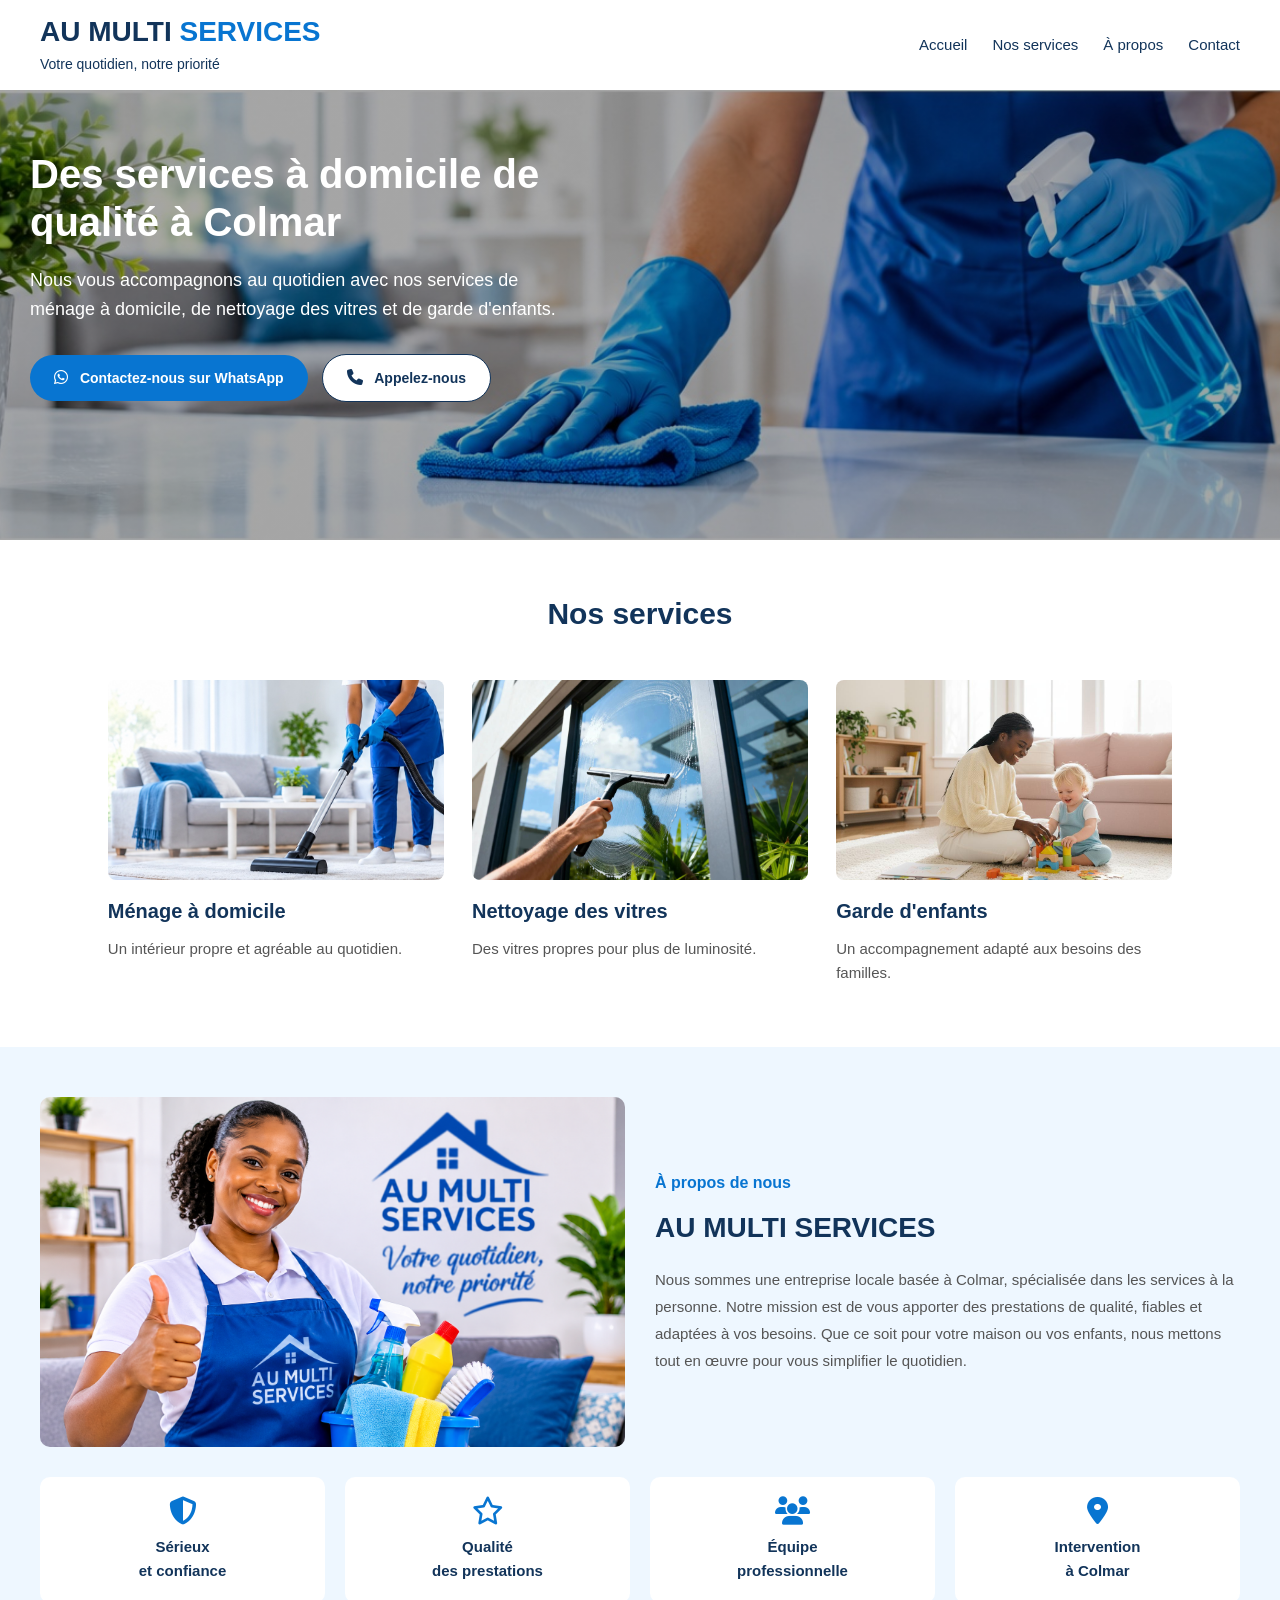
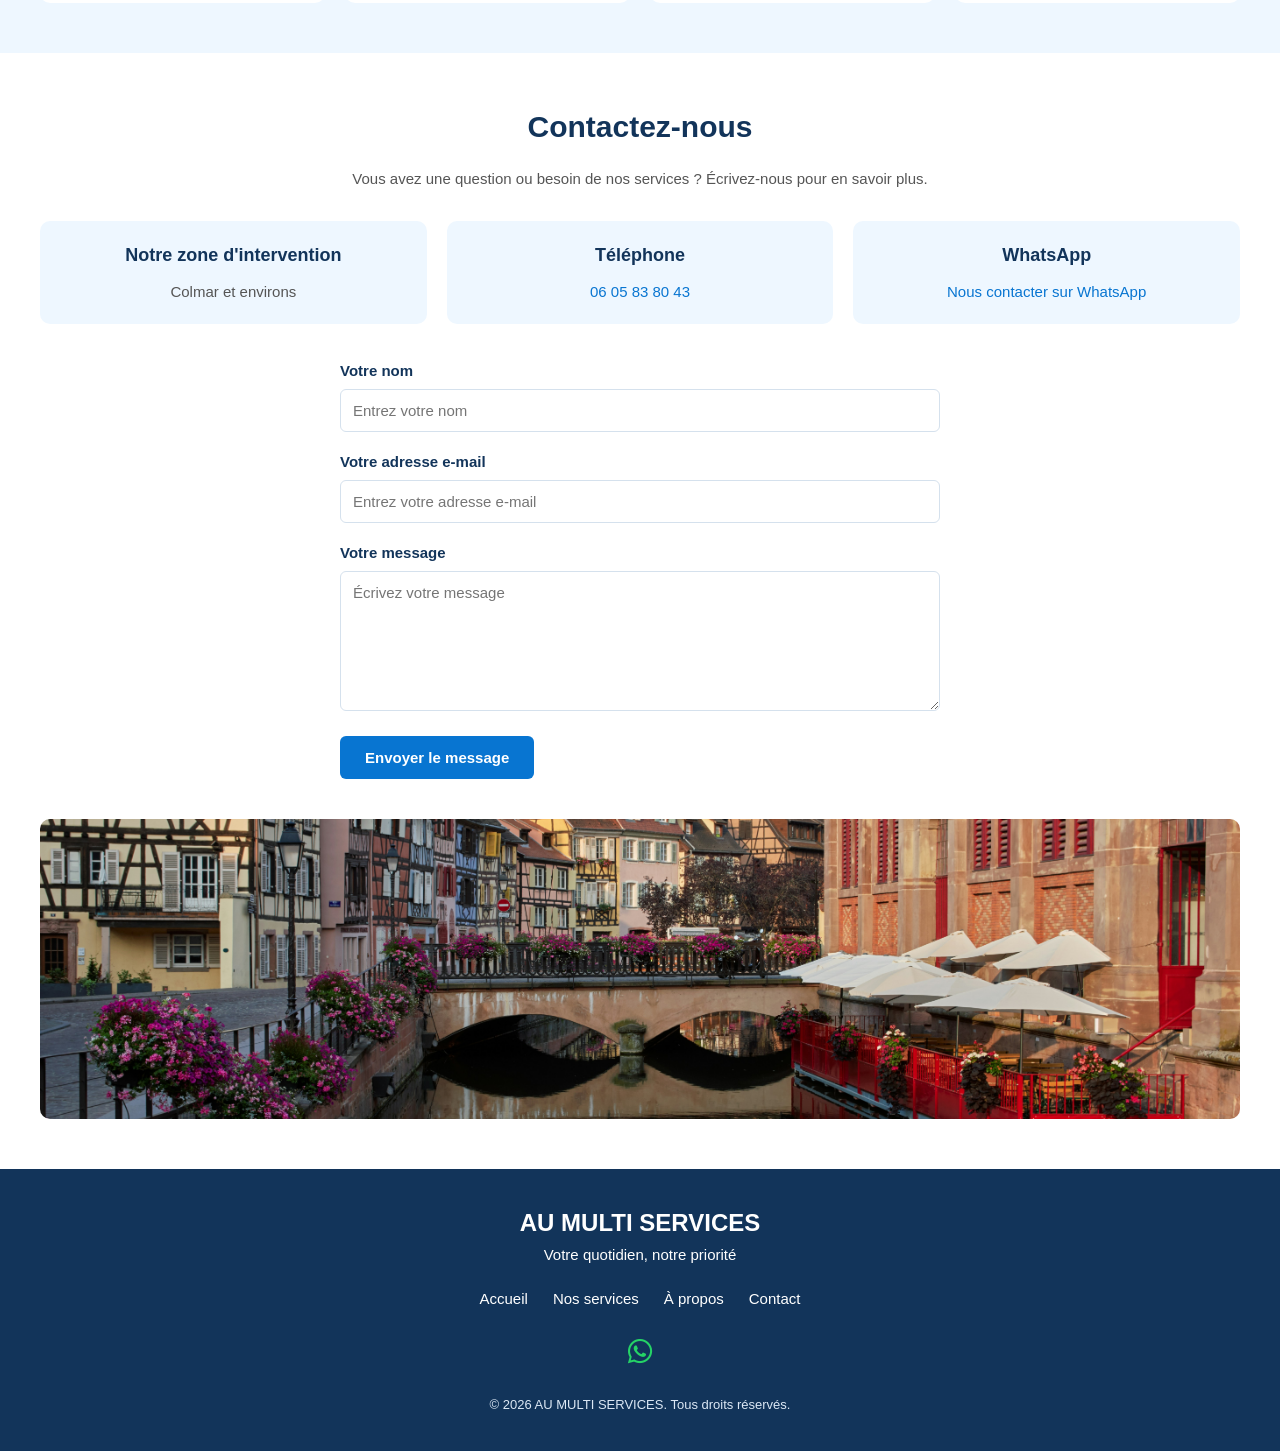
==== index.html @ 4b235e15 "Rename message textarea ID for consistency; add confirmation message element" ====
<!doctype html>
<html lang="fr">
  <head>
    <meta charset="UTF-8" />
    <meta name="viewport" content="width=device-width, initial-scale=1.0" />

    <title>AU MULTI SERVICES | Colmar</title>

    <!-- FEUILLE DE STYLE CSS -->
    <link rel="stylesheet" href="style.css" />

    <!-- BIBLIOTHÈQUE D'ICÔNES FONT AWESOME -->
    <link
      rel="stylesheet"
      href="https://cdnjs.cloudflare.com/ajax/libs/font-awesome/6.7.2/css/all.min.css"
    />
  </head>

  <body>
    <!-- ========================================
         EN-TÊTE : LOGO ET NAVIGATION
    ========================================= -->

    <header>
      <!-- NOM ET SLOGAN DE L'ENTREPRISE -->
      <div class="brand">
        <h1>
          <span class="brand-dark">AU MULTI </span>
          <span class="brand-blue">SERVICES</span>
        </h1>

        <p class="tagline">Votre quotidien, notre priorité</p>
      </div>

      <!-- BOUTON DU MENU MOBILE -->
      <button
        type="button"
        class="menu-toggle"
        aria-label="Ouvrir le menu"
        aria-expanded="false"
        aria-controls="main-navigation"
      >
        ☰
      </button>

      <!-- MENU DE NAVIGATION -->
      <nav id="main-navigation" aria-label="Navigation principale">
        <ul>
          <li><a href="#home">Accueil</a></li>
          <li><a href="#services">Nos services</a></li>
          <li><a href="#about">À propos</a></li>
          <li><a href="#contact">Contact</a></li>
        </ul>
      </nav>
    </header>

    <!-- ========================================
         SECTION 1 : ACCUEIL
    ========================================= -->

    <section id="home" class="hero">
      <h2>Des services à domicile de qualité à Colmar</h2>

      <p>
        Nous vous accompagnons au quotidien avec nos services de ménage à
        domicile, de nettoyage des vitres et de garde d'enfants.
      </p>

      <!-- BOUTON WHATSAPP -->
      <a
        class="hero-whatsapp"
        href="https://wa.me/33605838043"
        target="_blank"
        rel="noopener noreferrer"
      >
        <i class="fa-brands fa-whatsapp" aria-hidden="true"></i>
        Contactez-nous sur WhatsApp
      </a>

      <!-- BOUTON TÉLÉPHONE -->
      <a class="hero-phone" href="tel:+33605838043">
        <i class="fa-solid fa-phone" aria-hidden="true"></i>
        Appelez-nous
      </a>
    </section>

    <!-- ========================================
         SECTION 2 : NOS SERVICES
    ========================================= -->

    <section id="services" class="services">
      <h2>Nos services</h2>

      <!-- SERVICE 1 : MÉNAGE À DOMICILE -->
      <div class="service-card">
        <img
          src="images/ménage-a-domicile.jpg"
          alt="Service de ménage à domicile"
        />

        <h3>Ménage à domicile</h3>

        <p>Un intérieur propre et agréable au quotidien.</p>
      </div>

      <!-- SERVICE 2 : NETTOYAGE DES VITRES -->
      <div class="service-card">
        <img
          src="images/netoyage-des-vitre.jpg"
          alt="Nettoyage de vitres à domicile"
        />

        <h3>Nettoyage des vitres</h3>

        <p>Des vitres propres pour plus de luminosité.</p>
      </div>

      <!-- SERVICE 3 : GARDE D'ENFANTS -->
      <div class="service-card">
        <img
          src="images/garde-d'enfants.jpg"
          alt="Garde d'enfants à domicile"
        />

        <h3>Garde d'enfants</h3>

        <p>Un accompagnement adapté aux besoins des familles.</p>
      </div>
    </section>

    <!-- ========================================
         SECTION 3 : À PROPOS
    ========================================= -->

    <section id="about" class="about">
      <!-- IMAGE DE PRÉSENTATION -->
      <div class="about-image">
        <img src="images/a-propos.jpg" alt="Intérieur propre et accueillant" />
      </div>

      <!-- PRÉSENTATION DE L'ENTREPRISE -->
      <div class="about-content">
        <h2>À propos de nous</h2>

        <h3>AU MULTI SERVICES</h3>

        <p>
          Nous sommes une entreprise locale basée à Colmar, spécialisée dans les
          services à la personne. Notre mission est de vous apporter des
          prestations de qualité, fiables et adaptées à vos besoins. Que ce soit
          pour votre maison ou vos enfants, nous mettons tout en œuvre pour vous
          simplifier le quotidien.
        </p>
      </div>

      <!-- NOS ENGAGEMENTS -->
      <div class="about-benefits">
        <div class="benefit">
          <i class="fa-solid fa-shield-halved" aria-hidden="true"></i>
          <p>Sérieux<br />et confiance</p>
        </div>

        <div class="benefit">
          <i class="fa-regular fa-star" aria-hidden="true"></i>
          <p>Qualité<br />des prestations</p>
        </div>

        <div class="benefit">
          <i class="fa-solid fa-users" aria-hidden="true"></i>
          <p>Équipe<br />professionnelle</p>
        </div>

        <div class="benefit">
          <i class="fa-solid fa-location-dot" aria-hidden="true"></i>
          <p>Intervention<br />à Colmar</p>
        </div>
      </div>
    </section>

    <!-- ========================================
         SECTION 4 : CONTACT
    ========================================= -->

    <section id="contact" class="contact">
      <h2>Contactez-nous</h2>

      <p>
        Vous avez une question ou besoin de nos services ? Écrivez-nous pour en
        savoir plus.
      </p>

      <!-- COORDONNÉES DE L'ENTREPRISE -->
      <div class="contact-info">
        <!-- ZONE D'INTERVENTION -->
        <div class="contact-card">
          <h3>Notre zone d'intervention</h3>
          <p>Colmar et environs</p>
        </div>

        <!-- CONTACT PAR TÉLÉPHONE -->
        <div class="contact-card">
          <h3>Téléphone</h3>
          <p>
            <a href="tel:+33605838043">06 05 83 80 43</a>
          </p>
        </div>

        <!-- CONTACT PAR WHATSAPP -->
        <div class="contact-card">
          <h3>WhatsApp</h3>
          <p>
            <a
              href="https://wa.me/33605838043"
              target="_blank"
              rel="noopener noreferrer"
            >
              Nous contacter sur WhatsApp
            </a>
          </p>
        </div>
      </div>

      <!-- FORMULAIRE DE CONTACT -->
      <form id="contact-form">
        <!-- NOM -->
        <label for="nom">Votre nom</label>
        <input
          type="text"
          id="nom"
          name="nom"
          placeholder="Entrez votre nom"
          required
        />

        <!-- ADRESSE E-MAIL -->
        <label for="email">Votre adresse e-mail</label>
        <input
          type="email"
          id="email"
          name="email"
          placeholder="Entrez votre adresse e-mail"
          required
        />

        <!-- MESSAGE -->
        <label for="message">Votre message</label>
        <textarea
          id="message"
          name="message"
          placeholder="Écrivez votre message"
          required
        ></textarea>

        <!-- BOUTON D'ENVOI -->
        <button type="submit">Envoyer le message</button>
      </form>

      <!-- Message de confirmation -->
      <p id="form-message"></p>

      <!-- IMAGE DE LA VILLE DE COLMAR -->
      <div class="contact-image">
        <img src="images/chez-colmar.jpg" alt="Vue de la ville de Colmar" />
      </div>
    </section>

    <!-- ========================================
         PIED DE PAGE : FOOTER
    ========================================= -->

    <footer class="footer">
      <!-- NOM ET SLOGAN -->
      <div class="footer-brand">
        <h2>AU MULTI SERVICES</h2>
        <p>Votre quotidien, notre priorité</p>
      </div>

      <!-- NAVIGATION DU PIED DE PAGE -->
      <nav aria-label="Navigation du pied de page">
        <ul>
          <li><a href="#home">Accueil</a></li>
          <li><a href="#services">Nos services</a></li>
          <li><a href="#about">À propos</a></li>
          <li><a href="#contact">Contact</a></li>
        </ul>
      </nav>

      <!-- RÉSEAU WHATSAPP -->
      <div class="footer-social">
        <a
          href="https://wa.me/33605838043"
          aria-label="WhatsApp"
          target="_blank"
          rel="noopener noreferrer"
        >
          <i class="fa-brands fa-whatsapp" aria-hidden="true"></i>
        </a>
      </div>

      <!-- DROITS D'AUTEUR -->
      <p>&copy; 2026 AU MULTI SERVICES. Tous droits réservés.</p>
    </footer>

    <!-- FICHIER JAVASCRIPT -->
    <script src="script.js"></script>
  </body>
</html>
---- style.css ----
/* ========================================
   1. RÉGLAGES GÉNÉRAUX
======================================== */

* {
  margin: 0;
  padding: 0;
  box-sizing: border-box;
}

:root {
  --primary: #0875d1;
  --dark: #12345a;
  --light: #eef7ff;
  --white: #ffffff;
  --text: #555555;
  --border: #d5e1ed;
  --whatsapp: #25d366;
}

body {
  font-family: Arial, Helvetica, sans-serif;
  color: var(--text);
  font-size: 15px;
  line-height: 1.6;
}

img {
  max-width: 100%;
  display: block;
}

a {
  transition: 0.3s ease;
}

/* ========================================
   2. EN-TÊTE ET NAVIGATION
======================================== */

header {
  background-color: var(--white);
  padding: 15px 40px;
  display: flex;
  justify-content: space-between;
  align-items: center;
}

.brand h1 {
  color: var(--dark);
  font-size: 28px;
  line-height: 1.2;
}

.brand-dark {
  color: var(--dark);
}

.brand-blue {
  color: var(--primary);
}

.tagline {
  color: var(--dark);
  font-size: 14px;
  margin-top: 4px;
}

header nav ul {
  display: flex;
  align-items: center;
  gap: 25px;
  list-style: none;
}

header nav a {
  color: var(--dark);
  text-decoration: none;
  font-size: 15px;
  font-weight: 500;
}

header nav a:hover {
  color: var(--primary);
}

/* BOUTON DU MENU MOBILE */

.menu-toggle {
  display: none;
  background: none;
  border: none;
  color: var(--dark);
  font-size: 28px;
  cursor: pointer;
}

/* ========================================
   3. SECTION D'ACCUEIL
======================================== */

.hero {
  background-image:
    linear-gradient(rgba(0, 0, 0, 0.35), rgba(0, 0, 0, 0.35)),
    url("images/hero-image.jpg");

  background-size: cover;
  background-position: center;
  background-repeat: no-repeat;

  min-height: 450px;
  padding: 60px 30px;
}

.hero h2 {
  color: var(--white);
  font-size: 40px;
  max-width: 600px;
  margin-bottom: 20px;
  line-height: 1.2;
}

.hero p {
  color: var(--white);
  font-size: 18px;
  line-height: 1.6;
  max-width: 550px;
  margin-bottom: 30px;
}

.hero a {
  display: inline-block;
  text-decoration: none;
  font-size: 14px;
  font-weight: bold;
  padding: 12px 24px;
  border-radius: 30px;
}

.hero a.hero-whatsapp {
  background-color: var(--primary);
  color: var(--white);
  margin-right: 10px;
}

.hero a.hero-phone {
  background-color: var(--white);
  color: var(--dark);
  border: 1px solid var(--dark);
}

.hero a:hover {
  opacity: 0.85;
}

.hero a i {
  margin-right: 8px;
  font-size: 16px;
}

/* ========================================
   4. SECTION NOS SERVICES
======================================== */

.services {
  padding: 50px 40px;
  background-color: var(--white);
  text-align: center;
}

.services h2 {
  color: var(--dark);
  font-size: 30px;
  margin-bottom: 30px;
}

.service-card {
  display: inline-block;
  width: 28%;
  margin: 1%;
  vertical-align: top;
  text-align: left;
}

.service-card img {
  width: 100%;
  height: 200px;
  object-fit: cover;
  border-radius: 8px;
}

.service-card h3 {
  color: var(--dark);
  font-size: 20px;
  margin: 15px 0 10px;
}

.service-card p {
  color: var(--text);
  font-size: 15px;
  line-height: 1.6;
}

/* ========================================
   5. SECTION À PROPOS
======================================== */

.about {
  padding: 50px 40px;
  background-color: var(--light);
  display: grid;
  grid-template-columns: 1fr 1fr;
  gap: 30px;
  align-items: center;
}

.about-image img {
  width: 100%;
  height: 350px;
  object-fit: cover;
  border-radius: 10px;
}

.about-content h2 {
  color: var(--primary);
  font-size: 16px;
  margin-bottom: 10px;
}

.about-content h3 {
  color: var(--dark);
  font-size: 28px;
  margin-bottom: 15px;
}

.about-content p {
  color: var(--text);
  line-height: 1.8;
}

.about-benefits {
  grid-column: 1 / -1;
  display: grid;
  grid-template-columns: repeat(4, 1fr);
  gap: 20px;
}

.benefit {
  background-color: var(--white);
  padding: 20px;
  border-radius: 10px;
  text-align: center;
}

.benefit i {
  color: var(--primary);
  font-size: 28px;
  margin-bottom: 10px;
}

.benefit p {
  color: var(--dark);
  font-weight: bold;
}

/* ========================================
   6. SECTION CONTACT
======================================== */

.contact {
  padding: 50px 40px;
  background-color: var(--white);
  text-align: center;
}

.contact h2 {
  color: var(--dark);
  font-size: 30px;
  margin-bottom: 15px;
}

.contact > p {
  max-width: 600px;
  margin: 0 auto 30px;
  line-height: 1.7;
}

.contact-info {
  display: grid;
  grid-template-columns: repeat(3, 1fr);
  gap: 20px;
  margin-bottom: 35px;
}

.contact-card {
  background-color: var(--light);
  padding: 20px;
  border-radius: 10px;
}

.contact-card h3 {
  color: var(--dark);
  font-size: 18px;
  margin-bottom: 10px;
}

.contact-card a {
  color: var(--primary);
  text-decoration: none;
}

.contact-card a:hover {
  text-decoration: underline;
}

/* FORMULAIRE */

.contact form {
  max-width: 600px;
  margin: 0 auto 40px;
  text-align: left;
}

.contact form label {
  display: block;
  color: var(--dark);
  font-weight: bold;
  margin-bottom: 6px;
}

.contact form input,
.contact form textarea {
  width: 100%;
  padding: 12px;
  margin-bottom: 18px;
  border: 1px solid var(--border);
  border-radius: 6px;
  font-family: inherit;
  font-size: 15px;
}

.contact form textarea {
  min-height: 140px;
  resize: vertical;
}

.contact form input:focus,
.contact form textarea:focus {
  outline: 2px solid var(--primary);
  border-color: var(--primary);
}

.contact form button {
  background-color: var(--primary);
  color: var(--white);
  border: none;
  padding: 13px 25px;
  border-radius: 6px;
  font-size: 15px;
  font-weight: bold;
  cursor: pointer;
}

.contact form button:hover {
  background-color: var(--dark);
}

.contact-image img {
  width: 100%;
  max-height: 300px;
  object-fit: cover;
  border-radius: 10px;
}

/* ========================================
   7. PIED DE PAGE
======================================== */

.footer {
  background-color: var(--dark);
  color: var(--white);
  padding: 35px 40px;
  text-align: center;
}

.footer-brand h2 {
  color: var(--white);
  font-size: 24px;
}

.footer-brand p {
  color: var(--white);
  margin-bottom: 20px;
}

.footer nav ul {
  display: flex;
  justify-content: center;
  flex-wrap: wrap;
  gap: 25px;
  list-style: none;
  margin-bottom: 20px;
}

.footer nav a {
  color: var(--white);
  text-decoration: none;
}

.footer nav a:hover {
  color: #9bd1ff;
}

.footer-social {
  margin-bottom: 20px;
}

.footer-social a {
  color: var(--whatsapp);
  font-size: 28px;
}

.footer > p {
  font-size: 13px;
  color: #dce8f5;
}

/* ========================================
   8. TABLETTES
======================================== */

@media (min-width: 701px) and (max-width: 900px) {
  header {
    padding: 15px 25px;
  }

  header nav ul {
    gap: 15px;
  }

  .about {
    padding: 40px 25px;
  }

  .about-benefits {
    grid-template-columns: repeat(2, 1fr);
  }

  .contact-info {
    grid-template-columns: repeat(2, 1fr);
  }
}

/* ========================================
   9. TÉLÉPHONES MOBILES
======================================== */

@media (max-width: 700px) {
  header {
    padding: 15px 20px;
    flex-wrap: wrap;
  }

  .brand h1 {
    font-size: 23px;
  }

  .menu-toggle {
    display: block;
  }

  header nav {
    display: none;
    width: 100%;
    margin-top: 15px;
  }

  header nav.active {
    display: block;
  }

  header nav ul {
    flex-direction: column;
    align-items: center;
    gap: 15px;
    padding: 15px 0;
  }

  .hero {
    min-height: 400px;
    padding: 50px 20px;
  }

  .hero h2 {
    font-size: 30px;
  }

  .hero p {
    font-size: 16px;
  }

  .hero a {
    margin-bottom: 12px;
  }

  .services {
    padding: 40px 20px;
  }

  .service-card {
    display: block;
    width: 100%;
    margin: 0 0 30px;
  }

  .service-card img {
    height: 220px;
  }

  .about {
    padding: 40px 20px;
    grid-template-columns: 1fr;
  }

  .about-image img {
    height: 250px;
  }

  .about-benefits {
    grid-column: auto;
    grid-template-columns: repeat(2, 1fr);
  }

  .contact {
    padding: 40px 20px;
  }

  .contact-info {
    grid-template-columns: 1fr;
  }

  .footer {
    padding: 30px 20px;
  }

  .footer nav ul {
    gap: 15px;
  }
}

/* ========================================
   10. PETITS TÉLÉPHONES
======================================== */

@media (max-width: 400px) {
  .about-benefits {
    grid-template-columns: 1fr;
  }

  .hero a {
    display: block;
    width: fit-content;
  }
}
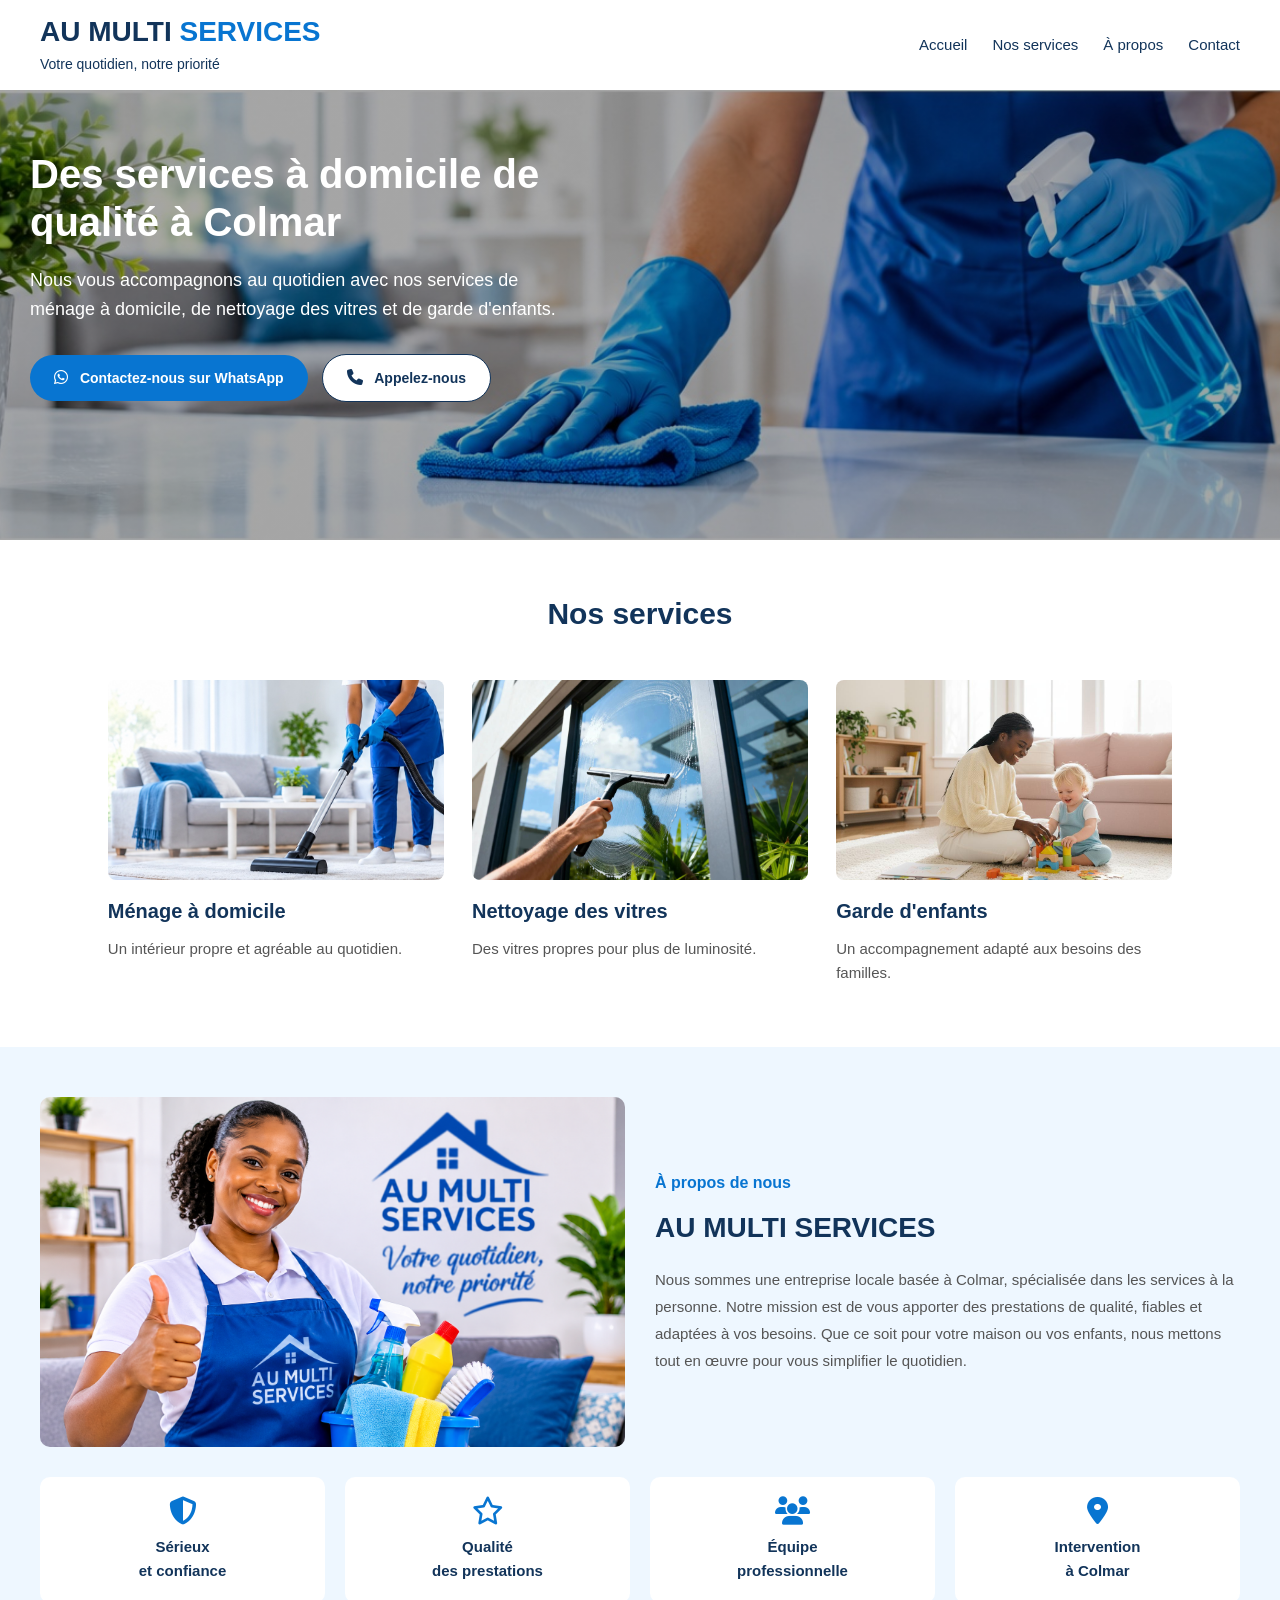
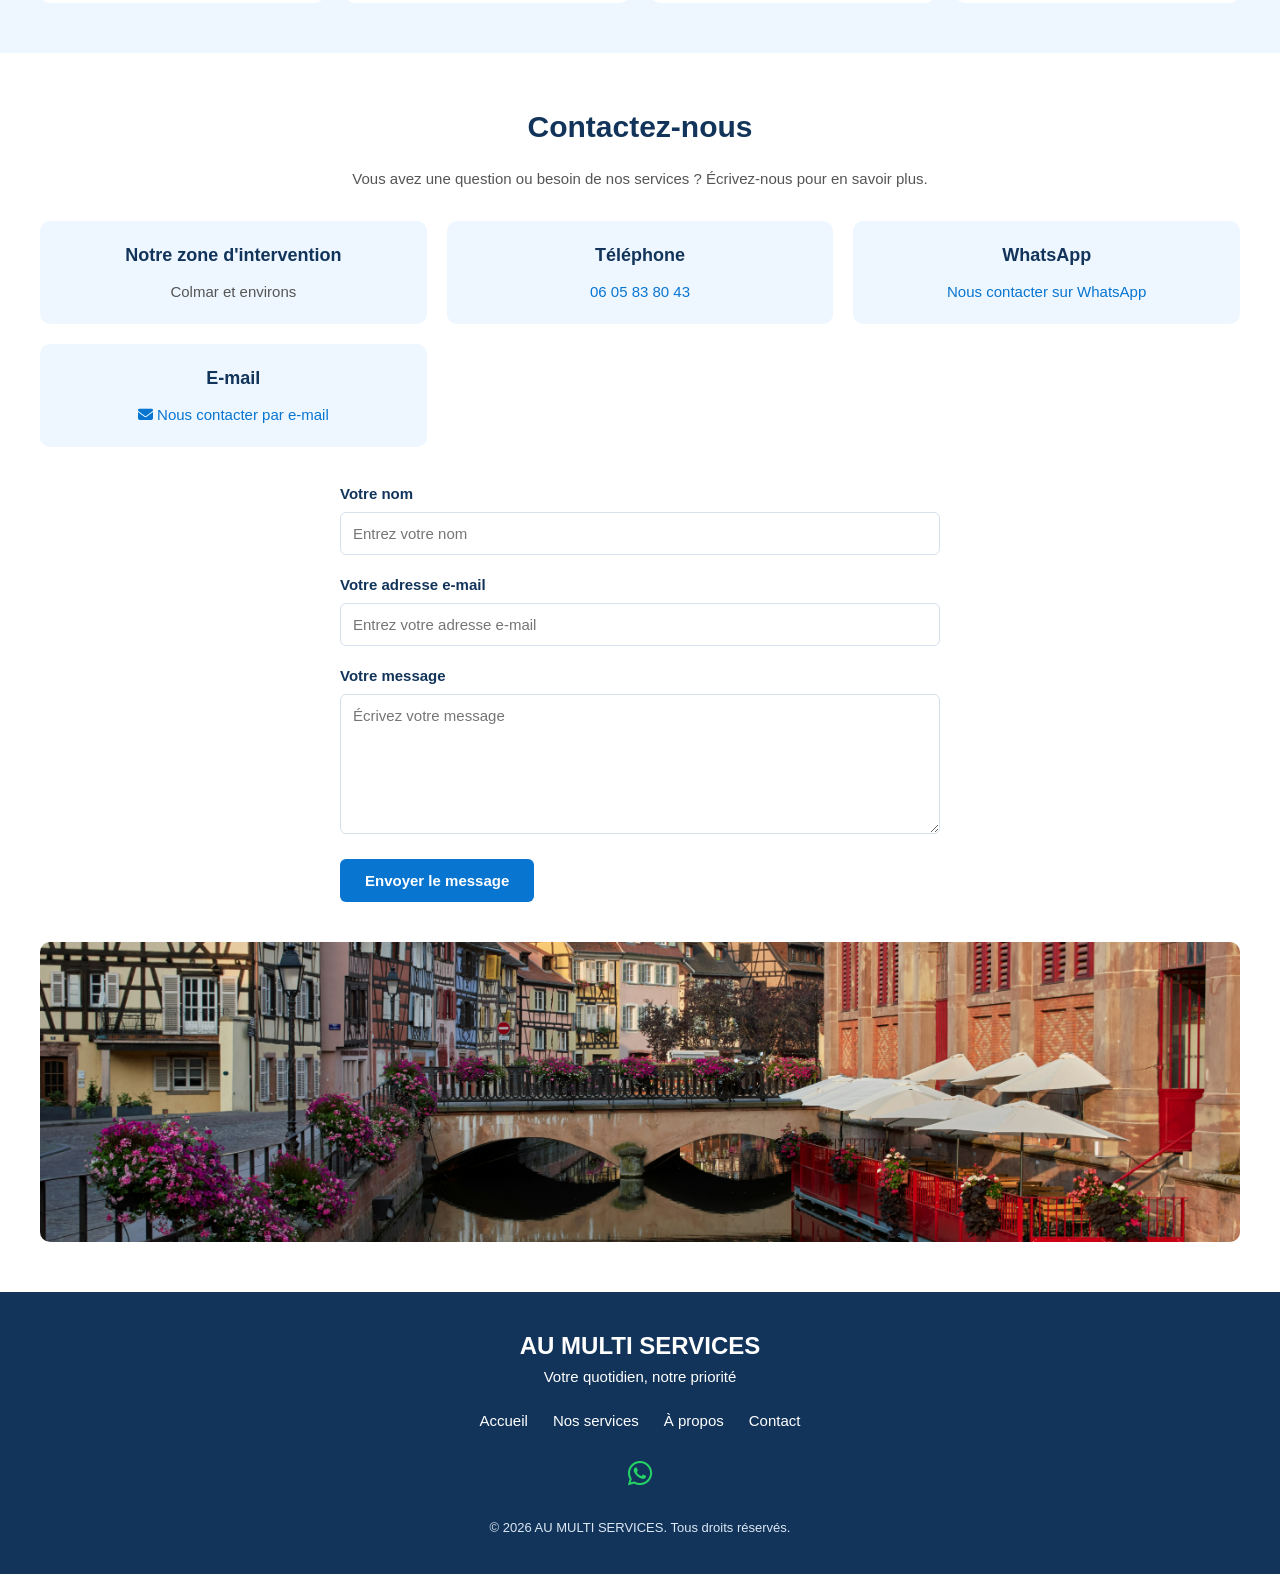
==== commit a7bdd18d: "Add email contact section to the contact page" ====
--- a/index.html
+++ b/index.html
@@ -218,6 +218,17 @@
             </a>
           </p>
         </div>
+
+        <!-- CONTACT PAR E-MAIL -->
+        <div class="contact-card">
+          <h3>E-mail</h3>
+          <p>
+            <a href="mailto:ADRESSE_EMAIL">
+              <i class="fa-solid fa-envelope"></i>
+              Nous contacter par e-mail
+            </a>
+          </p>
+        </div>
       </div>
 
       <!-- FORMULAIRE DE CONTACT -->
--- a/style.css
+++ b/style.css
@@ -451,6 +451,14 @@
   }
 }
 
+/* MESSAGE DE CONFIRMATION DU FORMULAIRE */
+#form-message {
+  color: var(--primary);
+  font-weight: bold;
+  text-align: center;
+  margin-top: 15px;
+}
+
 /* ========================================
    9. TÉLÉPHONES MOBILES
 ======================================== */
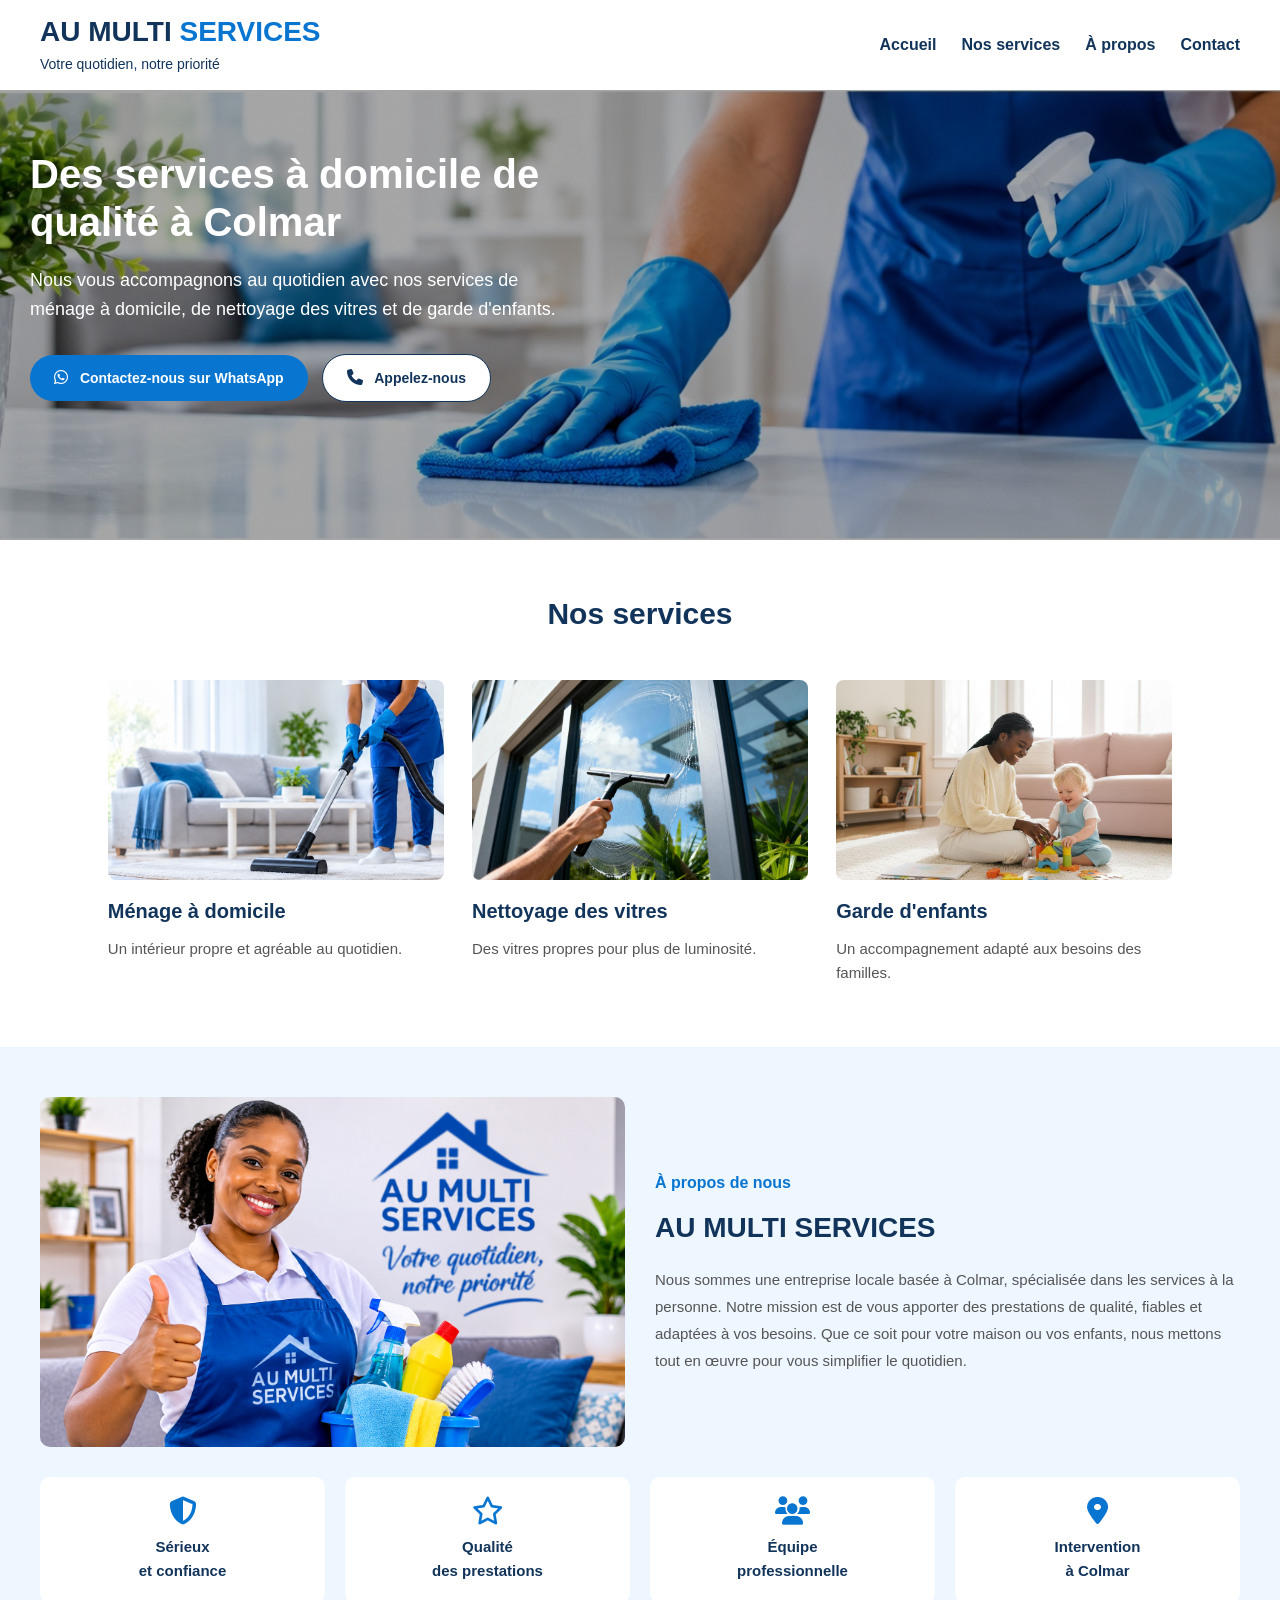
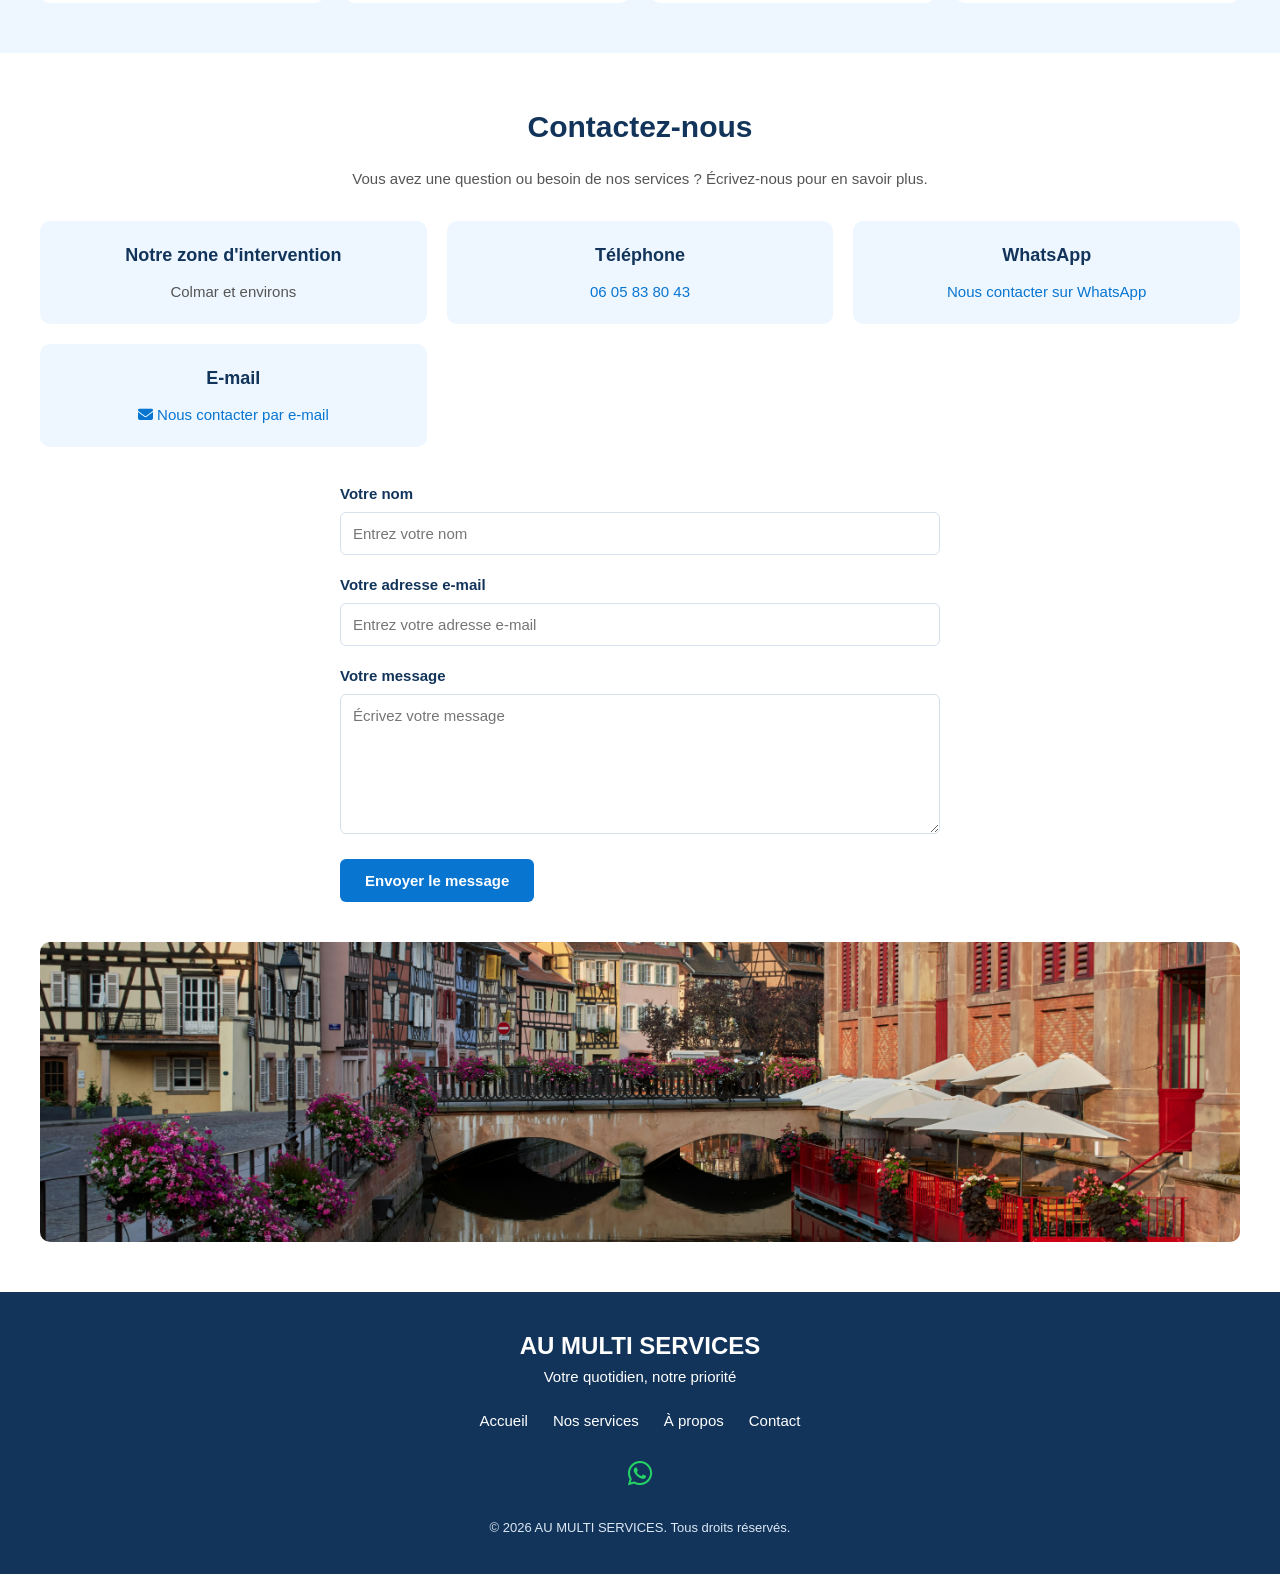
==== commit c4b83def: "Enhance SEO metadata with improved title, description, and canonical link" ====
--- a/index.html
+++ b/index.html
@@ -4,7 +4,23 @@
     <meta charset="UTF-8" />
     <meta name="viewport" content="width=device-width, initial-scale=1.0" />
 
-    <title>AU MULTI SERVICES | Colmar</title>
+    <!-- TITRE SEO -->
+    <title>AU MULTI SERVICES | Ménage et services à domicile à Colmar</title>
+
+    <!-- DESCRIPTION SEO -->
+    <meta
+      name="description"
+      content="AU MULTI SERVICES vous accompagne à Colmar pour le ménage à domicile, le nettoyage des vitres et la garde d’enfants. Contactez-nous !"
+    />
+
+    <!-- INDEXATION GOOGLE -->
+    <meta name="robots" content="index, follow" />
+
+    <!-- ADRESSE DU SITE -->
+    <link
+      rel="canonical"
+      href="https://southtechdev101.github.io/au-multi-services/"
+    />
 
     <!-- FEUILLE DE STYLE CSS -->
     <link rel="stylesheet" href="style.css" />
@@ -223,7 +239,7 @@
         <div class="contact-card">
           <h3>E-mail</h3>
           <p>
-            <a href="mailto:ADRESSE_EMAIL">
+            <a href="mailto:aumultiservices5@gmail.com">
               <i class="fa-solid fa-envelope"></i>
               Nous contacter par e-mail
             </a>
@@ -232,7 +248,27 @@
       </div>
 
       <!-- FORMULAIRE DE CONTACT -->
-      <form id="contact-form">
+      <form
+        id="contact-form"
+        action="https://formsubmit.co/aumultiservices5@gmail.com"
+        method="POST"
+      >
+        <!-- Désactiver la vérification CAPTCHA -->
+        <input type="hidden" name="_captcha" value="false" />
+
+        <!-- Objet de l'e-mail -->
+        <input
+          type="hidden"
+          name="_subject"
+          value="Nouvelle demande - AU MULTI SERVICES"
+        />
+
+        <!-- Redirection vers la page de remerciement -->
+        <input
+          type="hidden"
+          name="_next"
+          value="https://southtechdev101.github.io/au-multi-services/merci.html"
+        />
         <!-- NOM -->
         <label for="nom">Votre nom</label>
         <input
--- a/style.css
+++ b/style.css
@@ -76,12 +76,14 @@
 header nav a {
   color: var(--dark);
   text-decoration: none;
-  font-size: 15px;
-  font-weight: 500;
+  font-size: 16px;
+  font-weight: 600;
+  transition: 0.2s ease;
 }
 
 header nav a:hover {
   color: var(--primary);
+  /* transition: 0.2s ease; */
 }
 
 /* BOUTON DU MENU MOBILE */
@@ -372,6 +374,53 @@
   border-radius: 10px;
 }
 
+/* PAGE DE REMERCIEMENT */
+
+.thank-you {
+  max-width: 600px;
+  margin: 80px auto;
+  padding: 50px 30px;
+  text-align: center;
+  background-color: #ffffff;
+  border-radius: 15px;
+  box-shadow: 0 5px 25px rgba(0, 0, 0, 0.08);
+}
+
+/* ICÔNE DE SUCCÈS */
+.success-icon {
+  font-size: 60px;
+  color: #25a55b;
+  margin-bottom: 20px;
+}
+
+/* TITRE */
+.thank-you h2 {
+  color: #12345a;
+  margin-bottom: 15px;
+}
+
+/* TEXTE */
+.thank-you p {
+  color: #555555;
+  line-height: 1.7;
+  margin-bottom: 30px;
+}
+
+/* BOUTON */
+.thank-you .btn {
+  display: inline-block;
+  background-color: #0875d1;
+  color: #ffffff;
+  padding: 13px 25px;
+  border-radius: 6px;
+  text-decoration: none;
+  font-weight: 600;
+}
+
+.thank-you .btn:hover {
+  background-color: #12345a;
+}
+
 /* ========================================
    7. PIED DE PAGE
 ======================================== */
@@ -459,9 +508,9 @@
   margin-top: 15px;
 }
 
-/* ========================================
-   9. TÉLÉPHONES MOBILES
-======================================== */
+/* ==============================
+   ADAPTATION MOBILE
+================================= */
 
 @media (max-width: 700px) {
   header {
@@ -489,9 +538,15 @@
 
   header nav ul {
     flex-direction: column;
-    align-items: center;
-    gap: 15px;
+    align-items: stretch;
+    gap: 0;
     padding: 15px 0;
+  }
+
+  header nav ul li a {
+    display: block;
+    padding: 12px 18px;
+    text-align: right;
   }
 
   .hero {
@@ -570,3 +625,34 @@
     width: fit-content;
   }
 }
+
+/* ADAPTATION MOBILE - PAGE DE REMERCIEMENT */
+
+@media (max-width: 600px) {
+  .thank-you {
+    margin: 30px 15px;
+    padding: 35px 20px;
+  }
+
+  .success-icon {
+    font-size: 48px;
+  }
+
+  .thank-you h1 {
+    font-size: 24px;
+  }
+
+  .thank-you h2 {
+    font-size: 22px;
+  }
+
+  .thank-you p {
+    font-size: 15px;
+  }
+
+  .thank-you .btn {
+    display: block;
+    width: 100%;
+    box-sizing: border-box;
+  }
+}
